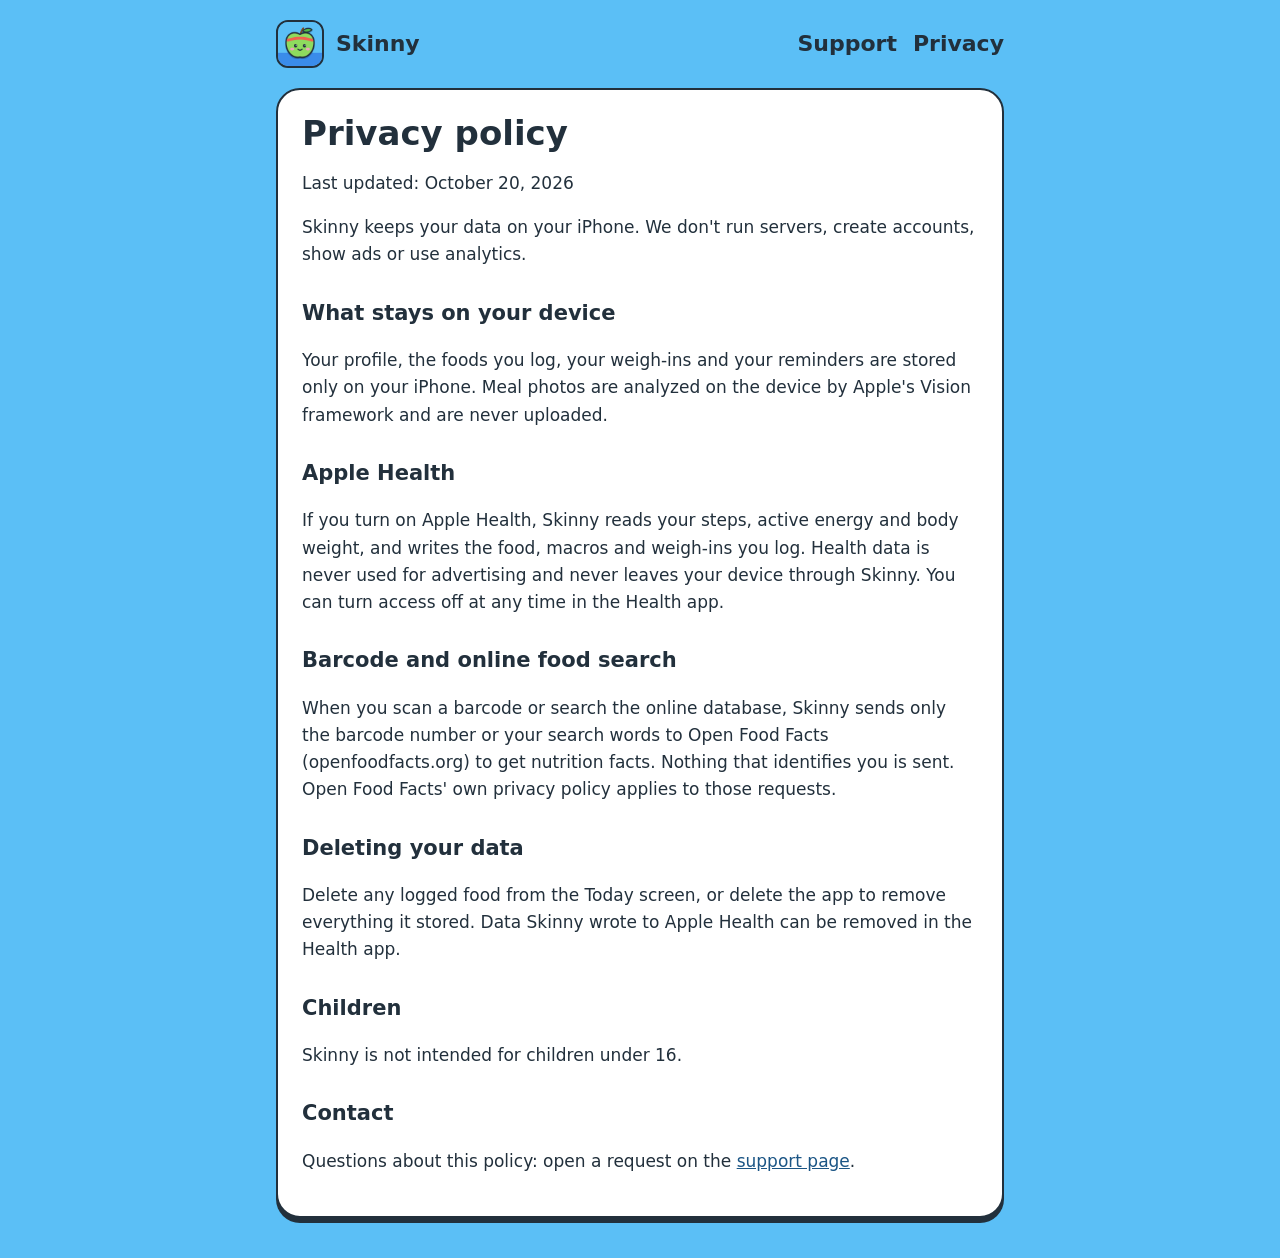
==== privacy.html @ fe05f29f "Skinny website: home, support and privacy policy" ====
<!doctype html>
<html lang="en"><head><meta charset="utf-8"><meta name="viewport" content="width=device-width,initial-scale=1">
<title>Skinny Privacy Policy</title><link rel="icon" href="img/icon.png"><link rel="stylesheet" href="style.css"></head>
<body>
<header><img src="img/icon.png" alt=""><a href="./">Skinny</a><nav><a href="support.html">Support</a><a href="privacy.html">Privacy</a></nav></header>
<main><div class="card">
<h1>Privacy policy</h1>
<p>Last updated: October 20, 2026</p>
<p>Skinny keeps your data on your iPhone. We don't run servers, create accounts, show ads or use analytics.</p>
<h2>What stays on your device</h2>
<p>Your profile, the foods you log, your weigh-ins and your reminders are stored only on your iPhone. Meal photos are analyzed on the device by Apple's Vision framework and are never uploaded.</p>
<h2>Apple Health</h2>
<p>If you turn on Apple Health, Skinny reads your steps, active energy and body weight, and writes the food, macros and weigh-ins you log. Health data is never used for advertising and never leaves your device through Skinny. You can turn access off at any time in the Health app.</p>
<h2>Barcode and online food search</h2>
<p>When you scan a barcode or search the online database, Skinny sends only the barcode number or your search words to Open Food Facts (openfoodfacts.org) to get nutrition facts. Nothing that identifies you is sent. Open Food Facts' own privacy policy applies to those requests.</p>
<h2>Deleting your data</h2>
<p>Delete any logged food from the Today screen, or delete the app to remove everything it stored. Data Skinny wrote to Apple Health can be removed in the Health app.</p>
<h2>Children</h2>
<p>Skinny is not intended for children under 16.</p>
<h2>Contact</h2>
<p>Questions about this policy: open a request on the <a href="support.html">support page</a>.</p>
</div></main>
</body></html>
---- style.css ----
:root{--sky:#5BBFF6;--deep:#3A8CEA;--ink:#22303C;--soft:#5A6C7C;--sun:#FFD43B;--paper:#fff}
*{box-sizing:border-box}
body{margin:0;font:17px/1.6 ui-rounded,-apple-system,"SF Pro Rounded",system-ui,sans-serif;color:var(--ink);background:var(--sky)}
a{color:#1B5585}
header{display:flex;align-items:center;gap:12px;max-width:760px;margin:0 auto;padding:20px 16px}
header img{width:48px;height:48px;border-radius:12px;border:2.5px solid var(--ink)}
header a{font-weight:700;font-size:22px;color:var(--ink);text-decoration:none}
nav{margin-inline-start:auto;display:flex;gap:16px;font-weight:600}
main{max-width:760px;margin:0 auto 40px;padding:0 16px}
.card{background:var(--paper);border:2.5px solid var(--ink);border-radius:24px;box-shadow:0 5px 0 var(--ink);padding:24px}
h1{font-size:34px;line-height:1.15;margin:0 0 8px}
h2{font-size:21px;margin:28px 0 6px}
.hero{display:grid;gap:24px;grid-template-columns:1fr;align-items:center}
.shots{display:flex;gap:12px;overflow-x:auto;padding:4px 0 12px}
.shots img{height:420px;border-radius:24px;border:2.5px solid var(--ink)}
.btn{display:inline-block;background:var(--sun);border:2.5px solid var(--ink);box-shadow:0 4px 0 var(--ink);border-radius:16px;padding:10px 18px;font-weight:700;color:var(--ink);text-decoration:none}
footer{max-width:760px;margin:0 auto;padding:0 16px 32px;color:#1B5585;font-size:14px}
ul{padding-inline-start:22px}
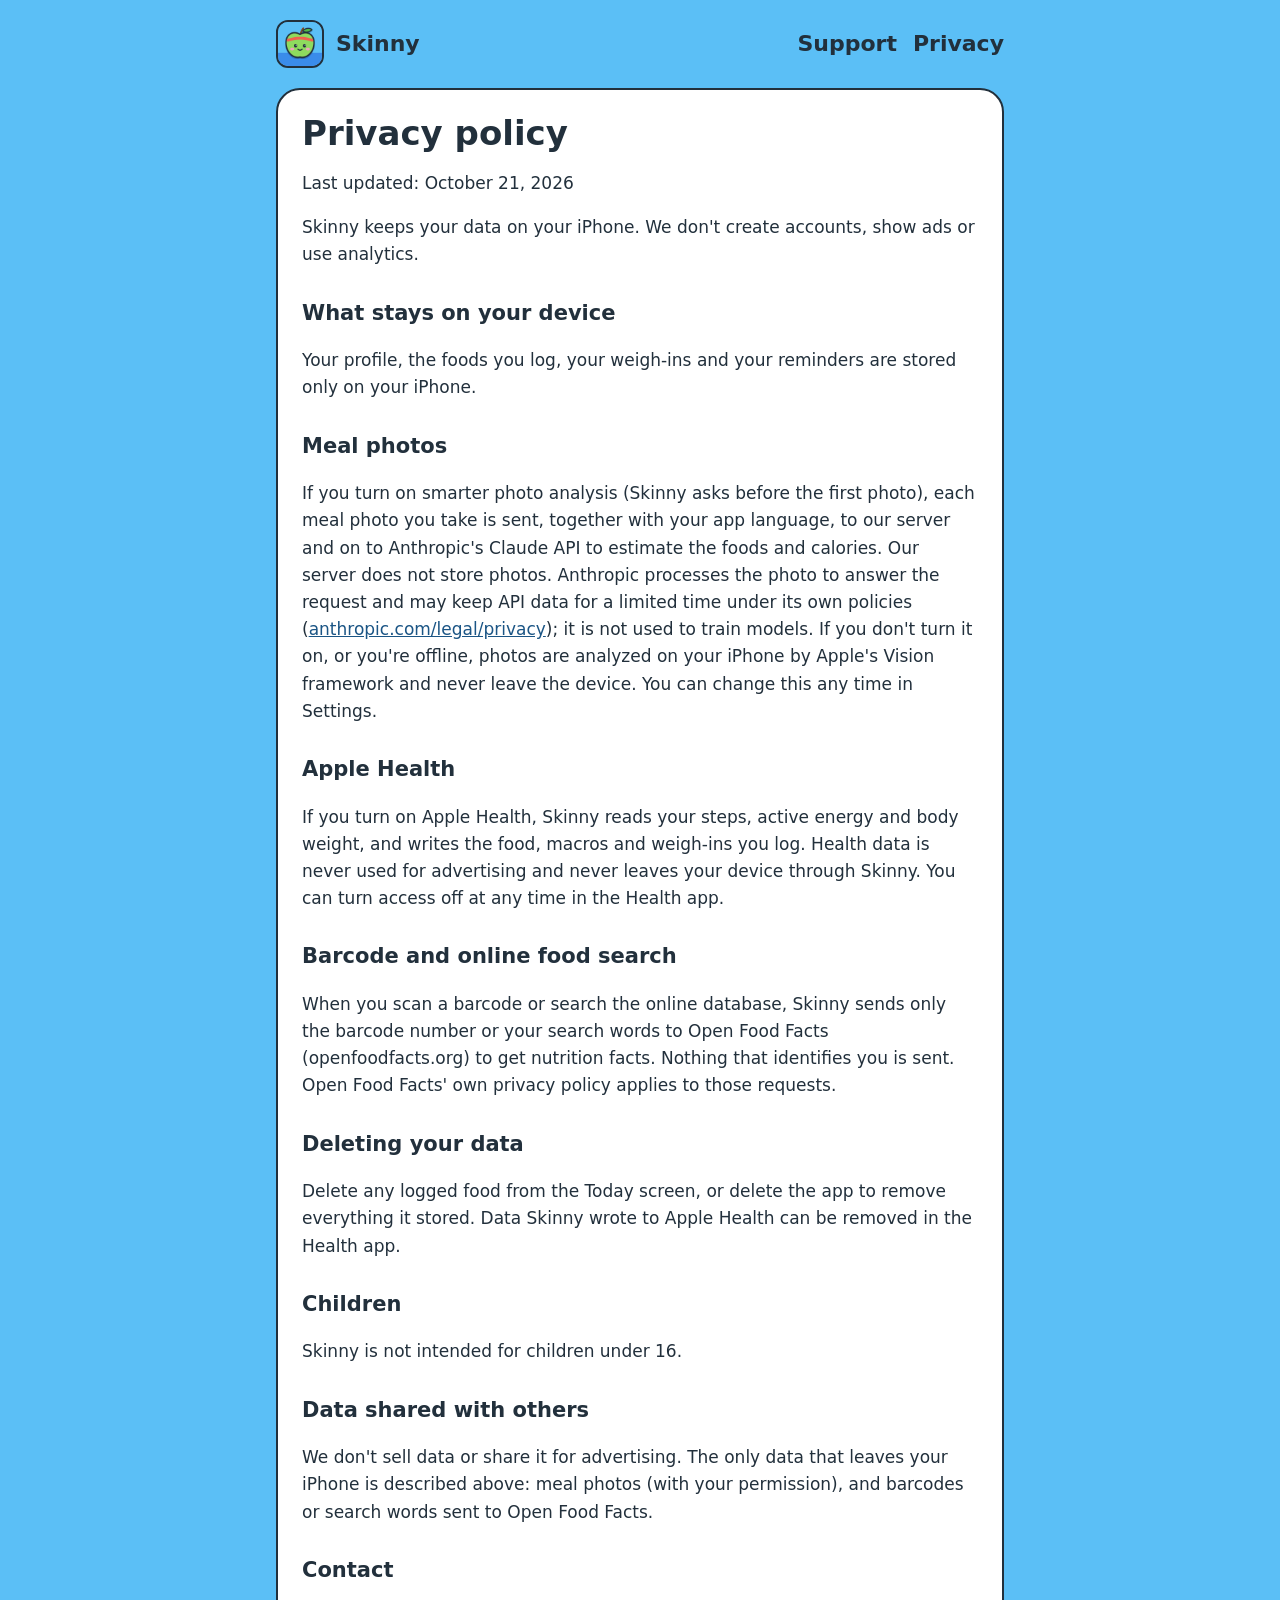
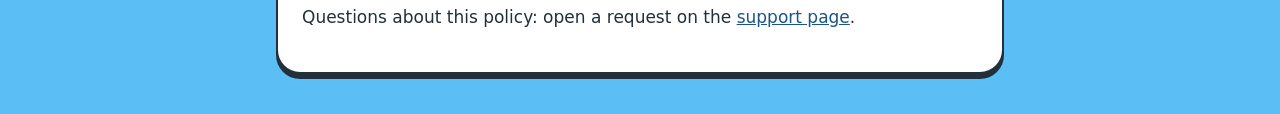
==== commit 6bdb4f34: "Privacy policy: optional Claude photo analysis" ====
--- a/privacy.html
+++ b/privacy.html
@@ -5,10 +5,12 @@
 <header><img src="img/icon.png" alt=""><a href="./">Skinny</a><nav><a href="support.html">Support</a><a href="privacy.html">Privacy</a></nav></header>
 <main><div class="card">
 <h1>Privacy policy</h1>
-<p>Last updated: October 20, 2026</p>
-<p>Skinny keeps your data on your iPhone. We don't run servers, create accounts, show ads or use analytics.</p>
+<p>Last updated: October 21, 2026</p>
+<p>Skinny keeps your data on your iPhone. We don't create accounts, show ads or use analytics.</p>
 <h2>What stays on your device</h2>
-<p>Your profile, the foods you log, your weigh-ins and your reminders are stored only on your iPhone. Meal photos are analyzed on the device by Apple's Vision framework and are never uploaded.</p>
+<p>Your profile, the foods you log, your weigh-ins and your reminders are stored only on your iPhone.</p>
+<h2>Meal photos</h2>
+<p>If you turn on smarter photo analysis (Skinny asks before the first photo), each meal photo you take is sent, together with your app language, to our server and on to Anthropic's Claude API to estimate the foods and calories. Our server does not store photos. Anthropic processes the photo to answer the request and may keep API data for a limited time under its own policies (<a href="https://www.anthropic.com/legal/privacy">anthropic.com/legal/privacy</a>); it is not used to train models. If you don't turn it on, or you're offline, photos are analyzed on your iPhone by Apple's Vision framework and never leave the device. You can change this any time in Settings.</p>
 <h2>Apple Health</h2>
 <p>If you turn on Apple Health, Skinny reads your steps, active energy and body weight, and writes the food, macros and weigh-ins you log. Health data is never used for advertising and never leaves your device through Skinny. You can turn access off at any time in the Health app.</p>
 <h2>Barcode and online food search</h2>
@@ -17,6 +19,8 @@
 <p>Delete any logged food from the Today screen, or delete the app to remove everything it stored. Data Skinny wrote to Apple Health can be removed in the Health app.</p>
 <h2>Children</h2>
 <p>Skinny is not intended for children under 16.</p>
+<h2>Data shared with others</h2>
+<p>We don't sell data or share it for advertising. The only data that leaves your iPhone is described above: meal photos (with your permission), and barcodes or search words sent to Open Food Facts.</p>
 <h2>Contact</h2>
 <p>Questions about this policy: open a request on the <a href="support.html">support page</a>.</p>
 </div></main>
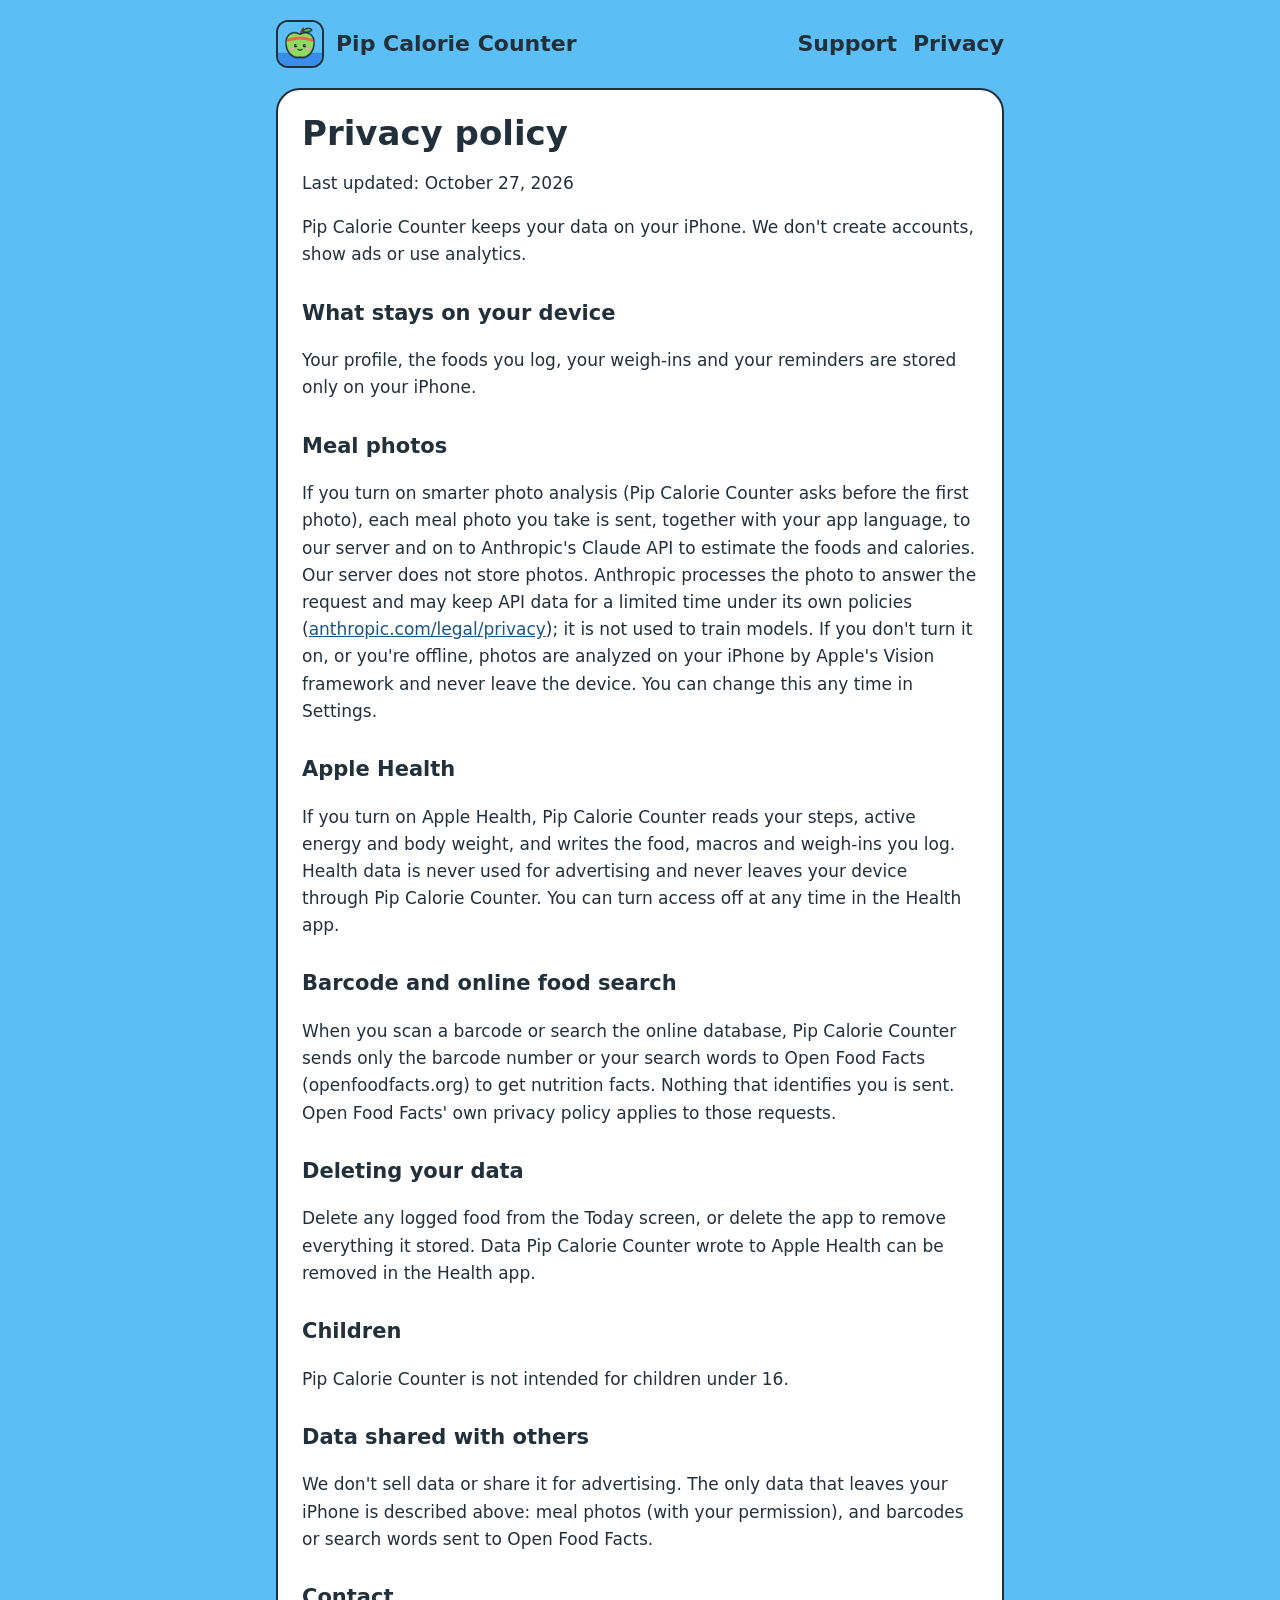
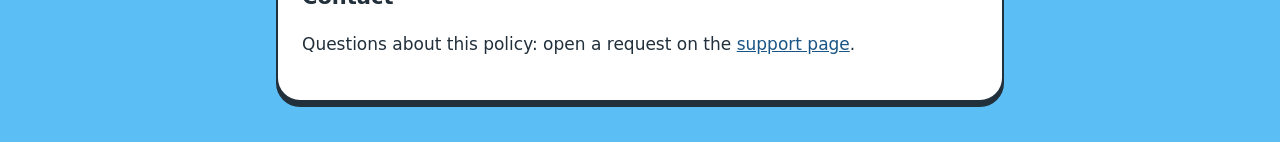
==== commit f59b33b7: "Rename to Pip Calorie Counter" ====
--- a/privacy.html
+++ b/privacy.html
@@ -1,24 +1,24 @@
 <!doctype html>
 <html lang="en"><head><meta charset="utf-8"><meta name="viewport" content="width=device-width,initial-scale=1">
-<title>Skinny Privacy Policy</title><link rel="icon" href="img/icon.png"><link rel="stylesheet" href="style.css"></head>
+<title>Pip Calorie Counter Privacy Policy</title><link rel="icon" href="img/icon.png"><link rel="stylesheet" href="style.css"></head>
 <body>
-<header><img src="img/icon.png" alt=""><a href="./">Skinny</a><nav><a href="support.html">Support</a><a href="privacy.html">Privacy</a></nav></header>
+<header><img src="img/icon.png" alt=""><a href="./">Pip Calorie Counter</a><nav><a href="support.html">Support</a><a href="privacy.html">Privacy</a></nav></header>
 <main><div class="card">
 <h1>Privacy policy</h1>
-<p>Last updated: October 21, 2026</p>
-<p>Skinny keeps your data on your iPhone. We don't create accounts, show ads or use analytics.</p>
+<p>Last updated: October 27, 2026</p>
+<p>Pip Calorie Counter keeps your data on your iPhone. We don't create accounts, show ads or use analytics.</p>
 <h2>What stays on your device</h2>
 <p>Your profile, the foods you log, your weigh-ins and your reminders are stored only on your iPhone.</p>
 <h2>Meal photos</h2>
-<p>If you turn on smarter photo analysis (Skinny asks before the first photo), each meal photo you take is sent, together with your app language, to our server and on to Anthropic's Claude API to estimate the foods and calories. Our server does not store photos. Anthropic processes the photo to answer the request and may keep API data for a limited time under its own policies (<a href="https://www.anthropic.com/legal/privacy">anthropic.com/legal/privacy</a>); it is not used to train models. If you don't turn it on, or you're offline, photos are analyzed on your iPhone by Apple's Vision framework and never leave the device. You can change this any time in Settings.</p>
+<p>If you turn on smarter photo analysis (Pip Calorie Counter asks before the first photo), each meal photo you take is sent, together with your app language, to our server and on to Anthropic's Claude API to estimate the foods and calories. Our server does not store photos. Anthropic processes the photo to answer the request and may keep API data for a limited time under its own policies (<a href="https://www.anthropic.com/legal/privacy">anthropic.com/legal/privacy</a>); it is not used to train models. If you don't turn it on, or you're offline, photos are analyzed on your iPhone by Apple's Vision framework and never leave the device. You can change this any time in Settings.</p>
 <h2>Apple Health</h2>
-<p>If you turn on Apple Health, Skinny reads your steps, active energy and body weight, and writes the food, macros and weigh-ins you log. Health data is never used for advertising and never leaves your device through Skinny. You can turn access off at any time in the Health app.</p>
+<p>If you turn on Apple Health, Pip Calorie Counter reads your steps, active energy and body weight, and writes the food, macros and weigh-ins you log. Health data is never used for advertising and never leaves your device through Pip Calorie Counter. You can turn access off at any time in the Health app.</p>
 <h2>Barcode and online food search</h2>
-<p>When you scan a barcode or search the online database, Skinny sends only the barcode number or your search words to Open Food Facts (openfoodfacts.org) to get nutrition facts. Nothing that identifies you is sent. Open Food Facts' own privacy policy applies to those requests.</p>
+<p>When you scan a barcode or search the online database, Pip Calorie Counter sends only the barcode number or your search words to Open Food Facts (openfoodfacts.org) to get nutrition facts. Nothing that identifies you is sent. Open Food Facts' own privacy policy applies to those requests.</p>
 <h2>Deleting your data</h2>
-<p>Delete any logged food from the Today screen, or delete the app to remove everything it stored. Data Skinny wrote to Apple Health can be removed in the Health app.</p>
+<p>Delete any logged food from the Today screen, or delete the app to remove everything it stored. Data Pip Calorie Counter wrote to Apple Health can be removed in the Health app.</p>
 <h2>Children</h2>
-<p>Skinny is not intended for children under 16.</p>
+<p>Pip Calorie Counter is not intended for children under 16.</p>
 <h2>Data shared with others</h2>
 <p>We don't sell data or share it for advertising. The only data that leaves your iPhone is described above: meal photos (with your permission), and barcodes or search words sent to Open Food Facts.</p>
 <h2>Contact</h2>
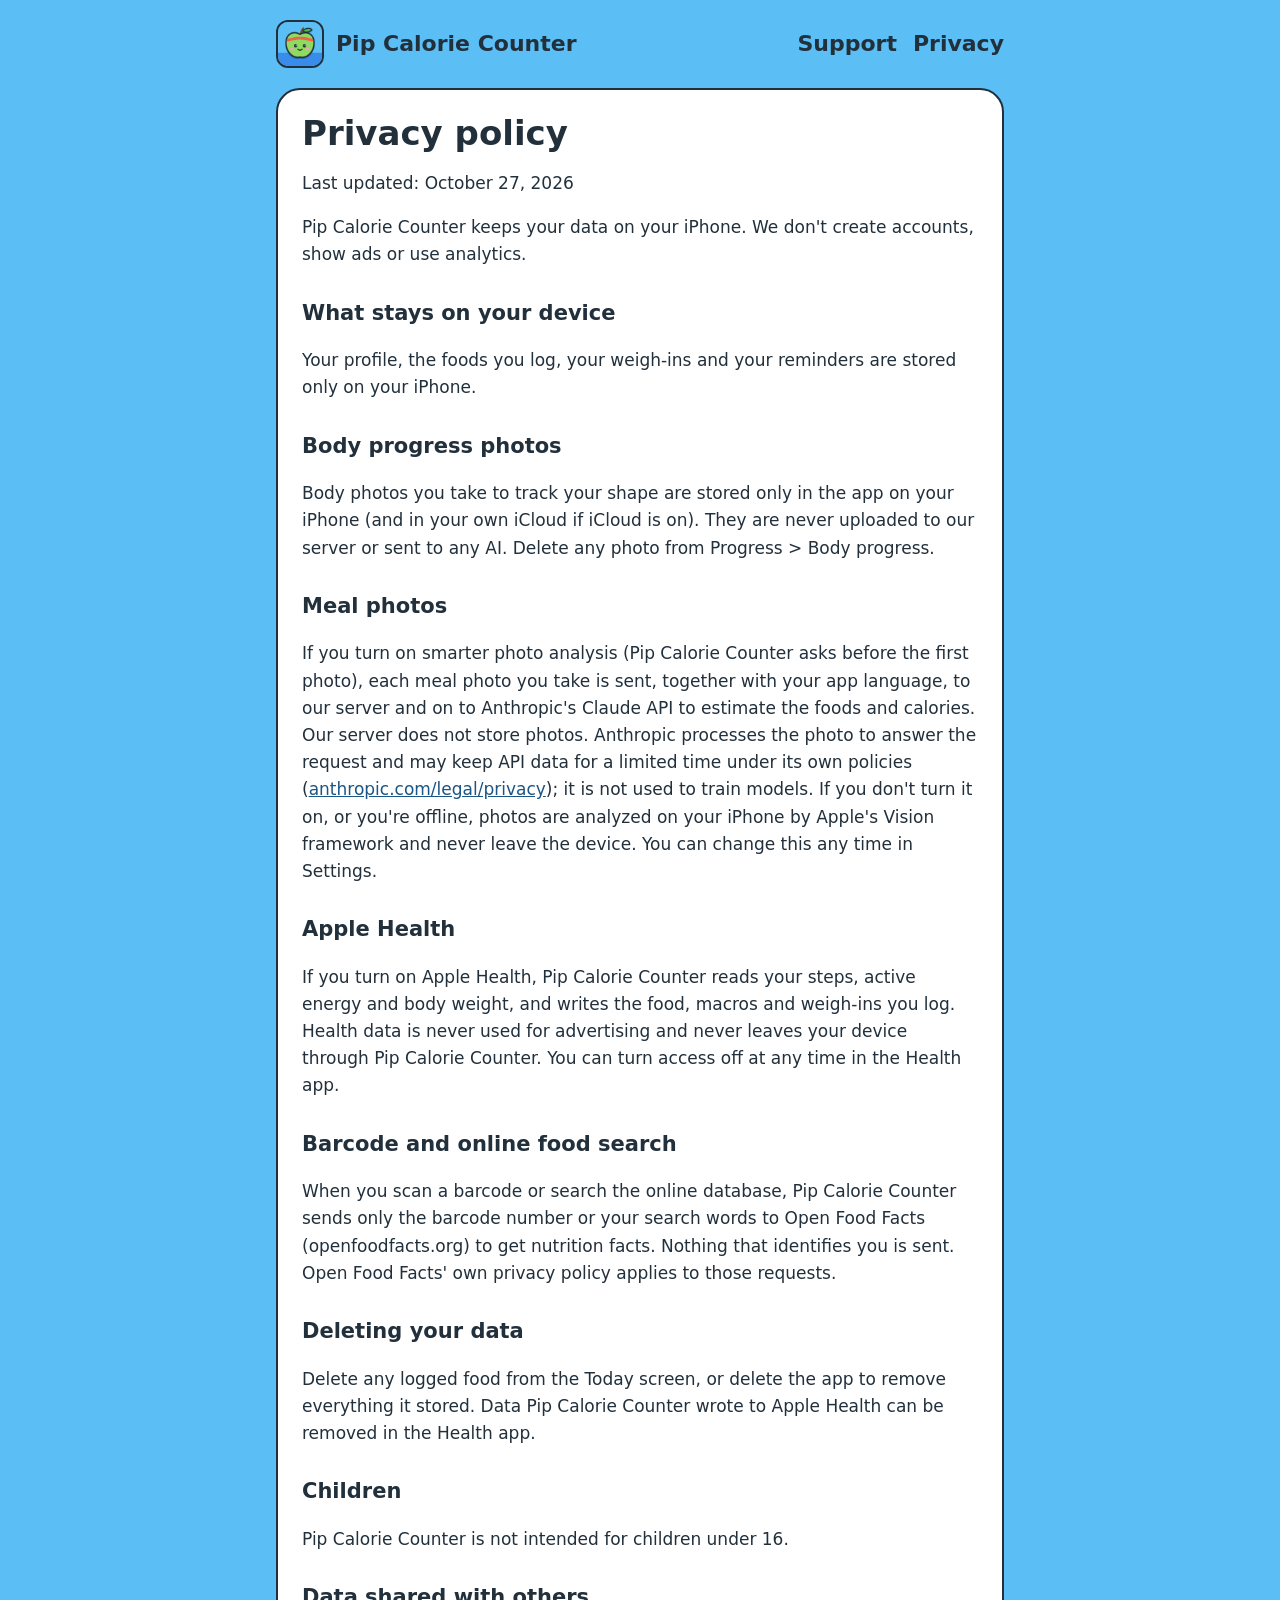
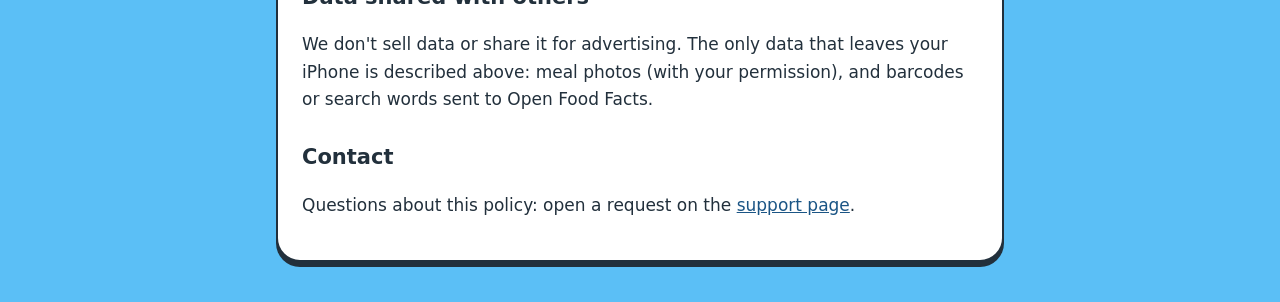
==== commit 1342b007: "Privacy policy: body progress photos" ====
--- a/privacy.html
+++ b/privacy.html
@@ -9,6 +9,8 @@
 <p>Pip Calorie Counter keeps your data on your iPhone. We don't create accounts, show ads or use analytics.</p>
 <h2>What stays on your device</h2>
 <p>Your profile, the foods you log, your weigh-ins and your reminders are stored only on your iPhone.</p>
+<h2>Body progress photos</h2>
+<p>Body photos you take to track your shape are stored only in the app on your iPhone (and in your own iCloud if iCloud is on). They are never uploaded to our server or sent to any AI. Delete any photo from Progress > Body progress.</p>
 <h2>Meal photos</h2>
 <p>If you turn on smarter photo analysis (Pip Calorie Counter asks before the first photo), each meal photo you take is sent, together with your app language, to our server and on to Anthropic's Claude API to estimate the foods and calories. Our server does not store photos. Anthropic processes the photo to answer the request and may keep API data for a limited time under its own policies (<a href="https://www.anthropic.com/legal/privacy">anthropic.com/legal/privacy</a>); it is not used to train models. If you don't turn it on, or you're offline, photos are analyzed on your iPhone by Apple's Vision framework and never leave the device. You can change this any time in Settings.</p>
 <h2>Apple Health</h2>
